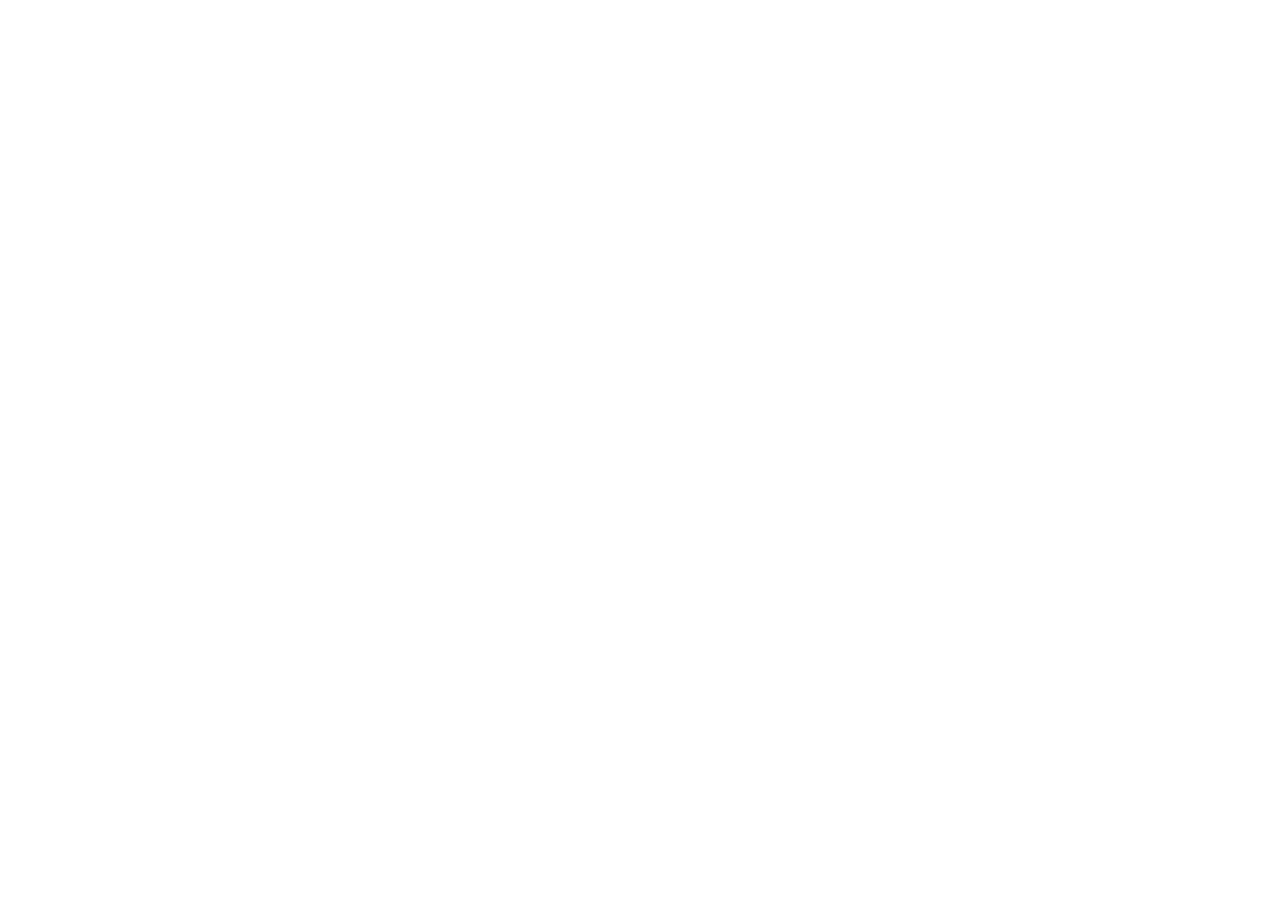
==== index.html @ 91da0cd3 "Projeto PetShop Amigo Fiel - Arquivos Base Para a aula" ====
<!doctype html>
<html lang="pt-BR">
  <head>
    <meta charset="UTF-8" />
    <meta name="viewport" content="width=device-width, initial-scale=1.0" />
    <title>PetShop Amigo Fiel</title>

    <link rel="preconnect" href="https://fonts.googleapis.com" />
    <link rel="preconnect" href="https://fonts.gstatic.com" crossorigin />

    <link
      href="https://fonts.googleapis.com/css2?family=Poppins:wght@300;400;600;700&display=swap"
      rel="stylesheet"
    />

    <link rel="stylesheet" href="css/style.css" />
  </head>

  <body>
    <!-- HEADER -->
    <header></header>

    <!-- HERO -->
    <section id="home" class="hero"></section>

    <!-- SERVIÇOS -->
    <section id="servicos" class="container"></section>

    <!-- GALERIA -->
    <section id="galeria" class="container"></section>

    <!-- CONTATO -->
    <section id="contato" class="container"></section>

    <!-- MAPA -->
    <section id="localizacao" class="container"></section>

    <!-- FOOTER -->
    <footer></footer>

    <script src="js/script.js"></script>
  </body>
</html>
---- css/style.css ----
* {
  margin: 0;
  padding: 0;
  box-sizing: border-box;
  font-family: "Poppins", sans-serif;
}
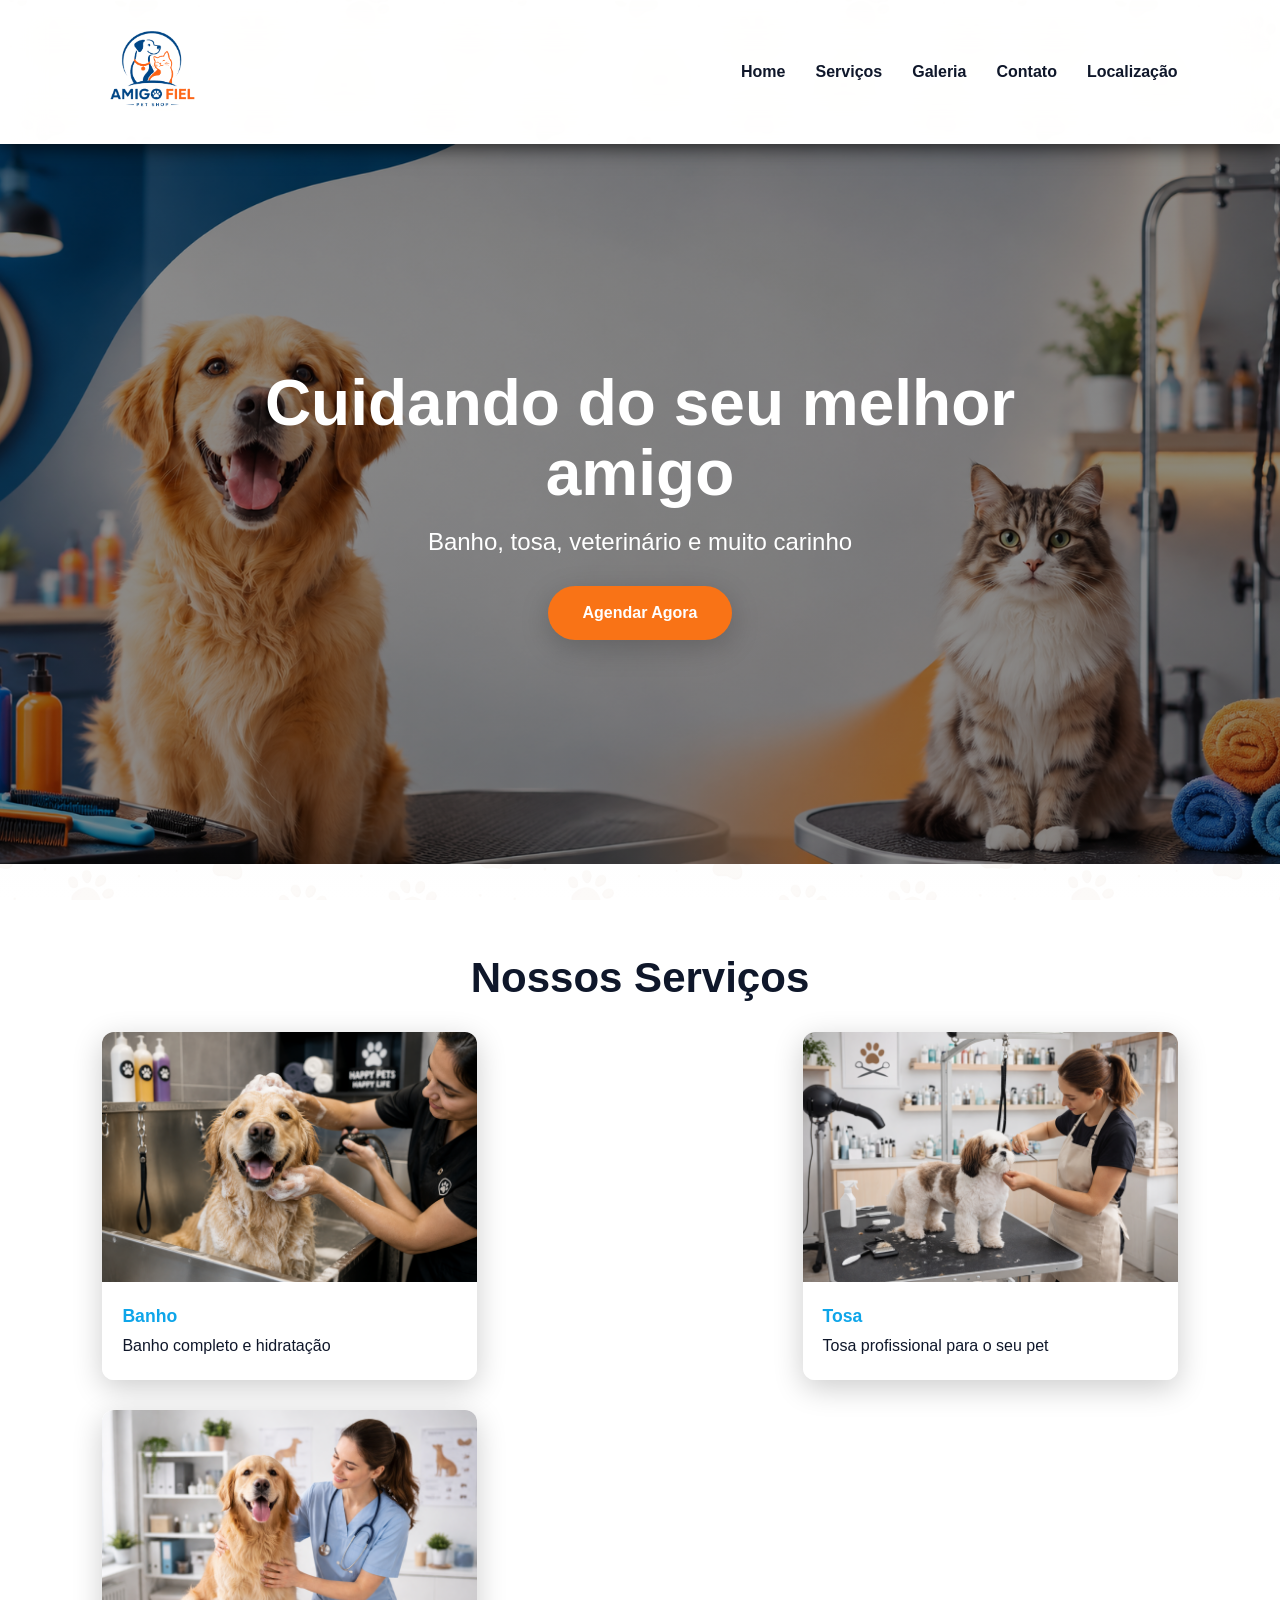
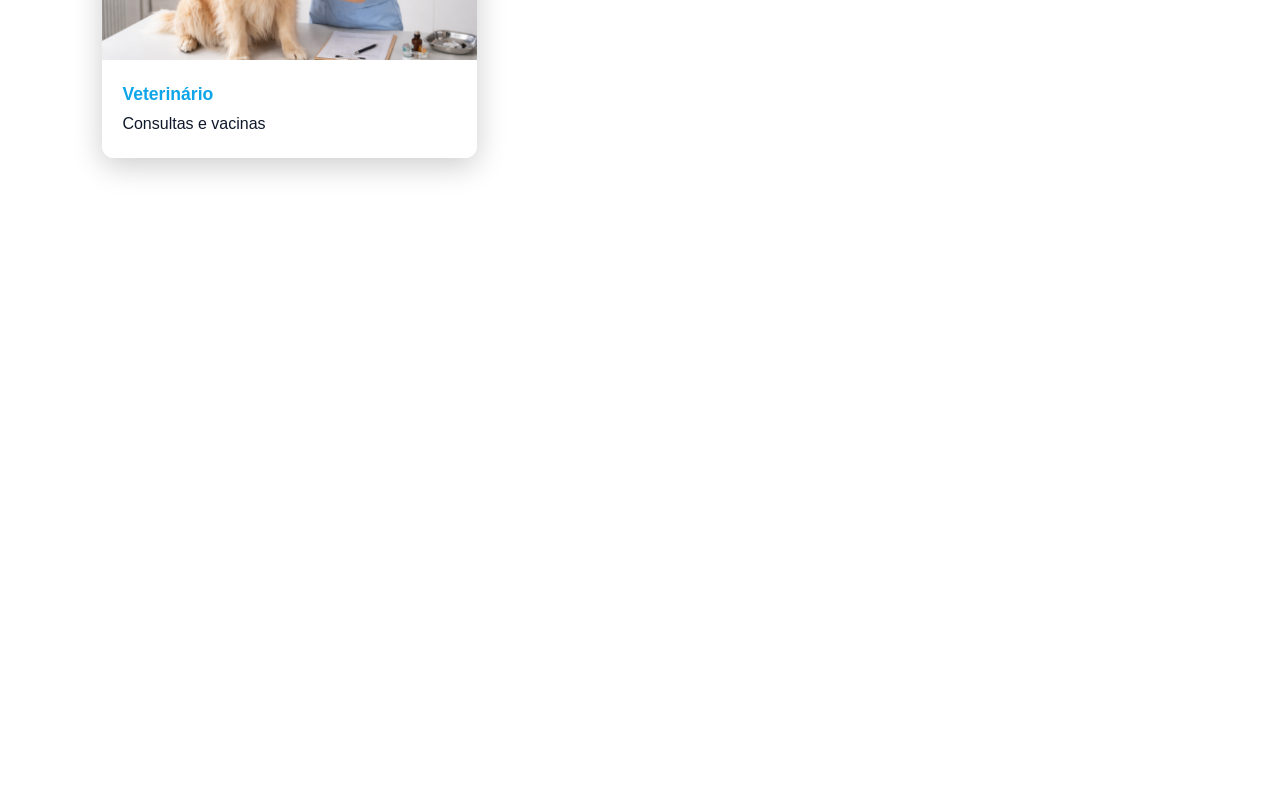
==== commit 1697bb0f: "pagina pet shop amigo fiel" ====
--- a/index.html
+++ b/index.html
@@ -18,13 +18,58 @@
 
   <body>
     <!-- HEADER -->
-    <header></header>
+    <header>
+<div class="logo">
+  <img src="img/logo-transparente.png" alt="Logo"
+  width="100"/>
+</div>
+
+<button id="menu-btn">☰</button>
+<nav id="menu">
+  <a href="#home">Home</a>
+  <a href="#servicos">Serviços</a>
+  <a href="#galeria">Galeria</a>
+  <a href="#contato">Contato</a>
+  <a href="#localizacao">Localização</a>
+  </nav>
+    </header>
 
     <!-- HERO -->
-    <section id="home" class="hero"></section>
+    <section id="home" class="hero">
+      <div class="hero-content">
+        <h1>Cuidando do seu melhor amigo</h1>
+        <p>Banho, tosa, veterinário e muito carinho</p>
+        <a href="#contato" class="btn">Agendar Agora</a>
+      </div>
+
+
+    </section>
 
     <!-- SERVIÇOS -->
-    <section id="servicos" class="container"></section>
+    <section id="servicos" class="container">
+      <h2>Nossos Serviços</h2>
+      
+      <div class="cards">
+      <div class="card">
+        <img src="img/banho.png" alt="serviço de banho">
+        <h3>Banho</h3>
+        <p>Banho completo e hidratação</p>
+      </div>
+      
+      <div class="card">
+        <img src="img/tosa.png" alt="servico de tosa">
+        <h3>Tosa</h3>
+        <p>Tosa profissional para o seu pet</p>
+      </div>
+
+      <div class="card">
+        <img src="img/veterinario.png" alt="serviço de veterinario">
+        <h3> Veterinário</h3>
+        <p>Consultas e vacinas</p>
+      </div>
+      
+      </div>
+    </section>
 
     <!-- GALERIA -->
     <section id="galeria" class="container"></section>
--- a/css/style.css
+++ b/css/style.css
@@ -1,6 +1,169 @@
+:root {
+  --primaria: #0ea5e9; --secundaria: #f97316; --escuro: #0f172a;  --claro: #ffff; 
+    --texto: #334155;  --sombra: 0 8px 30px rgba(0, 0, 0, 0.2); --radius: 12px
+}
+
 * {
   margin: 0;
   padding: 0;
   box-sizing: border-box;
   font-family: "Poppins", sans-serif;
 }
+html {
+  scroll-behavior: smooth;
+}
+body {
+  color: var(--texto);
+  background:
+    linear-gradient(rgba(255, 255, 255, 0.85), rgba(255, 255, 255, 0.91)),
+    url(../img/fundo.png);
+
+  background-attachment: fixed;
+  background-size: 500px;
+}
+
+/* HEADER*/
+header {
+  position: sticky;
+  top: 0;
+  z-index: 9999;
+
+  display: flex;
+  justify-content: space-between;
+  align-items: center;
+
+  padding: 20px 8%;
+  background: rgba(255, 255, 255, 0.75);
+  backdrop-filter: blur(20px);
+  -webkit-backdrop-filter: blur(20px);
+  box-shadow: 0 2px 20px rgba(0, 0, 0, 0.8);
+}
+
+.logo{
+}
+ nav{
+display:flex;
+gap: 30px;
+  }
+
+  nav a{
+    text-decoration: none;
+    color: var(--escuro);
+    font-weight: 600;
+    transition: 0.3s;
+
+  }
+
+  nav a:hover{
+  color: var(--secundaria)
+  }
+  
+  #menu-btn{
+  display: none;
+  font-size: 34px;
+  border: none;
+  background: none;
+  cursor: pointer;
+  color: var(--primaria);
+
+  }
+
+  /* HERO */
+.hero{
+  min-height: 80dvh;
+  background: 
+  linear-gradient(rgba(0, 0, 0, 0.45), rgba(0, 0, 0, 0.45)), url("../img/banner.png");
+  background-size: cover;
+  background-position: center;
+  display: flex;
+  align-items: center;
+  justify-content: center;
+  padding: 40px;
+  color: var(--claro);
+
+}
+.hero-content{
+max-width: 800px;
+text-align: center;
+}
+
+.hero-content h1{
+font-size: 64px;
+margin-bottom: 20px;
+line-height: 1.1;
+}
+
+.hero-content p{
+font-size: 24px;
+margin-bottom: 30px;
+
+}
+.btn{
+ display: inline-block;
+ background: var(--secundaria);
+ padding: 18px 35px;
+ border-radius: 50px;
+ text-decoration: none;
+ color: var(--claro);
+ font-weight: 600;
+ transition: 0.3;
+ box-shadow: var(--sombra);
+
+}
+
+.btn:hover{
+ transform: scale(1.1);
+}
+
+/* CONTAINER */
+
+.container{
+padding: 90px 8%;
+}
+
+.container h2 {
+text-align: center;
+font-size: 42px;
+margin-bottom: 30px;
+color: var(--escuro);
+}
+
+/* CARDS */
+.cards{
+display: flex;
+justify-content: space-between;
+flex-wrap: wrap;
+gap: 30px;
+
+}
+.card{
+  background:rgba(255, 255, 255, 0.8);
+  border-radius: var(--radius);
+  box-shadow: var(--sombra);
+  overflow: hidden;
+  backdrop-filter: blur(20px);
+  -webkit-backdrop-filter: blur(20px);
+  transform: 0.4px;
+
+}
+
+.card:hover{
+transform: translate(-12px);
+}
+
+.card img{
+width: 100%;
+height: 250px;
+object-fit: cover;
+
+}
+.card h3{
+padding: 20px 20px 10px;
+color: var(--primaria);
+font-size: 1.1rem;
+}
+
+.card p {
+padding: 0 20px 25px;
+color: var(--escuro);
+}
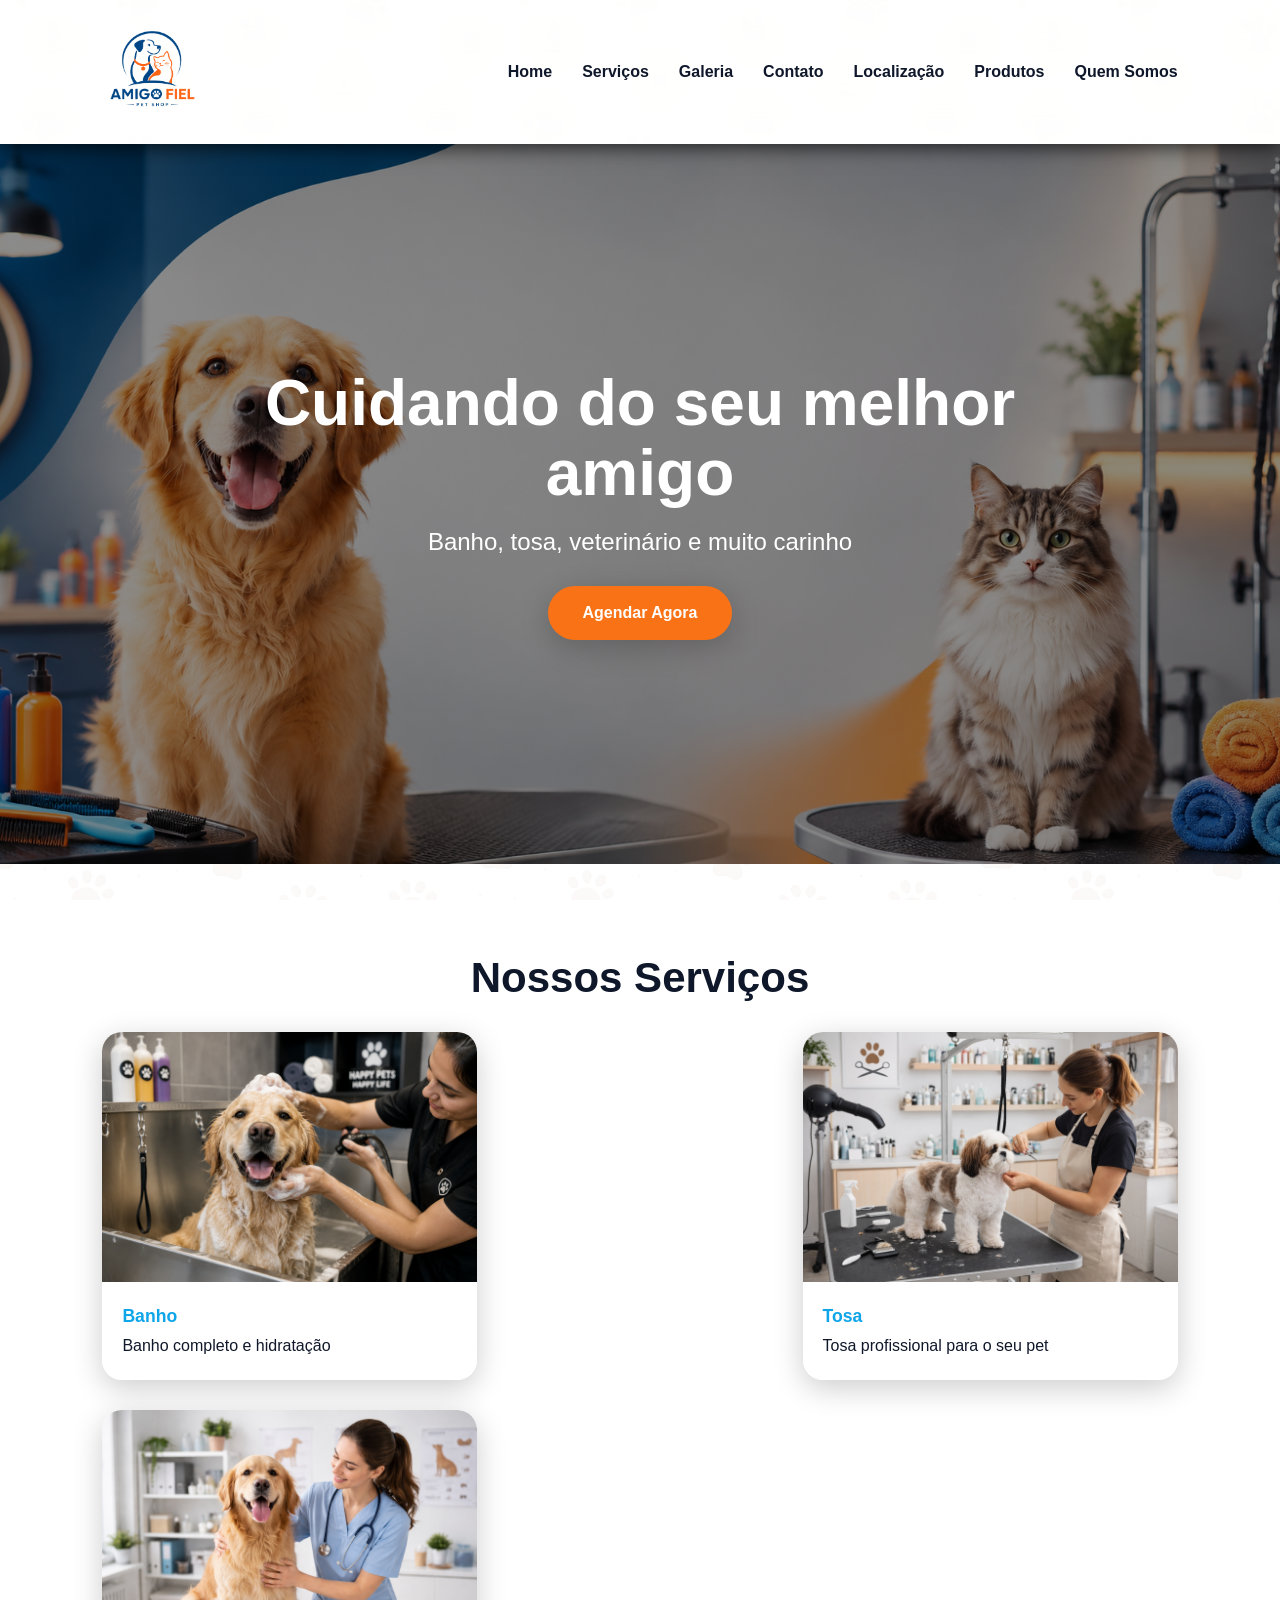
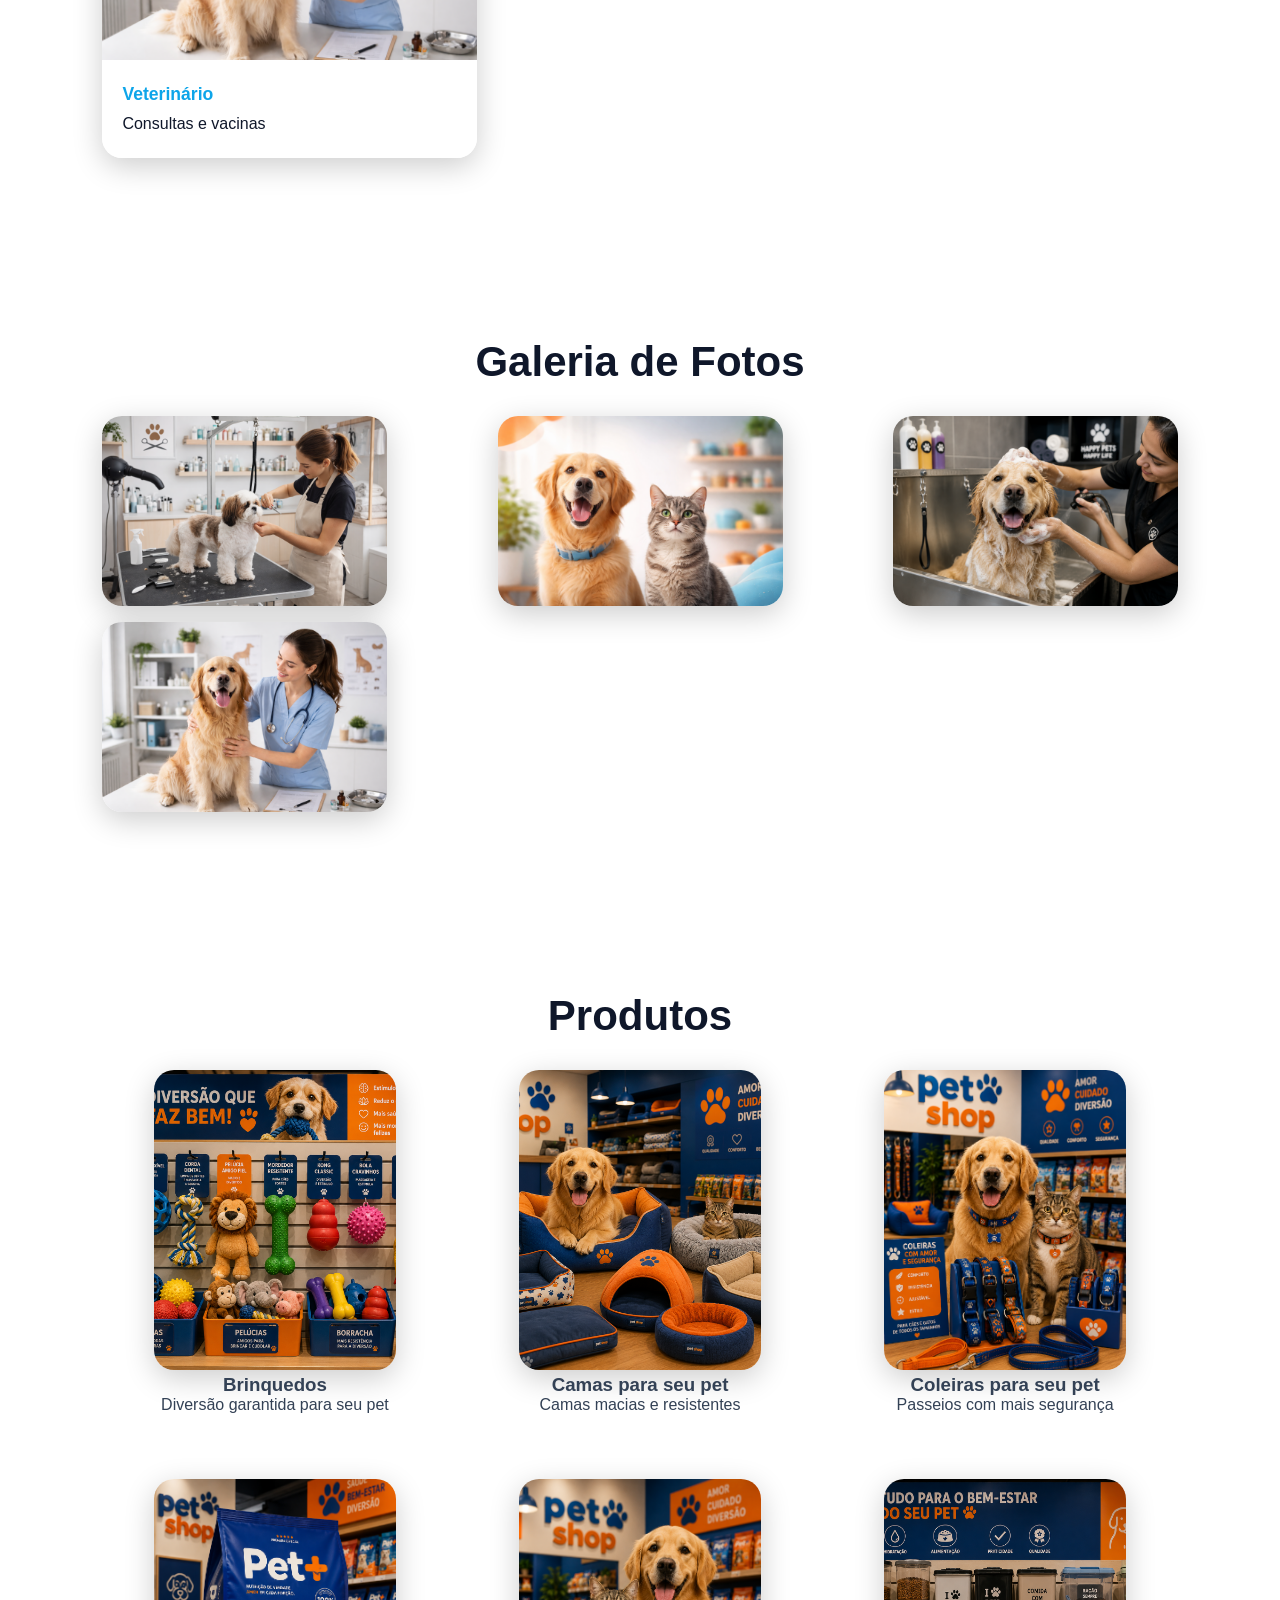
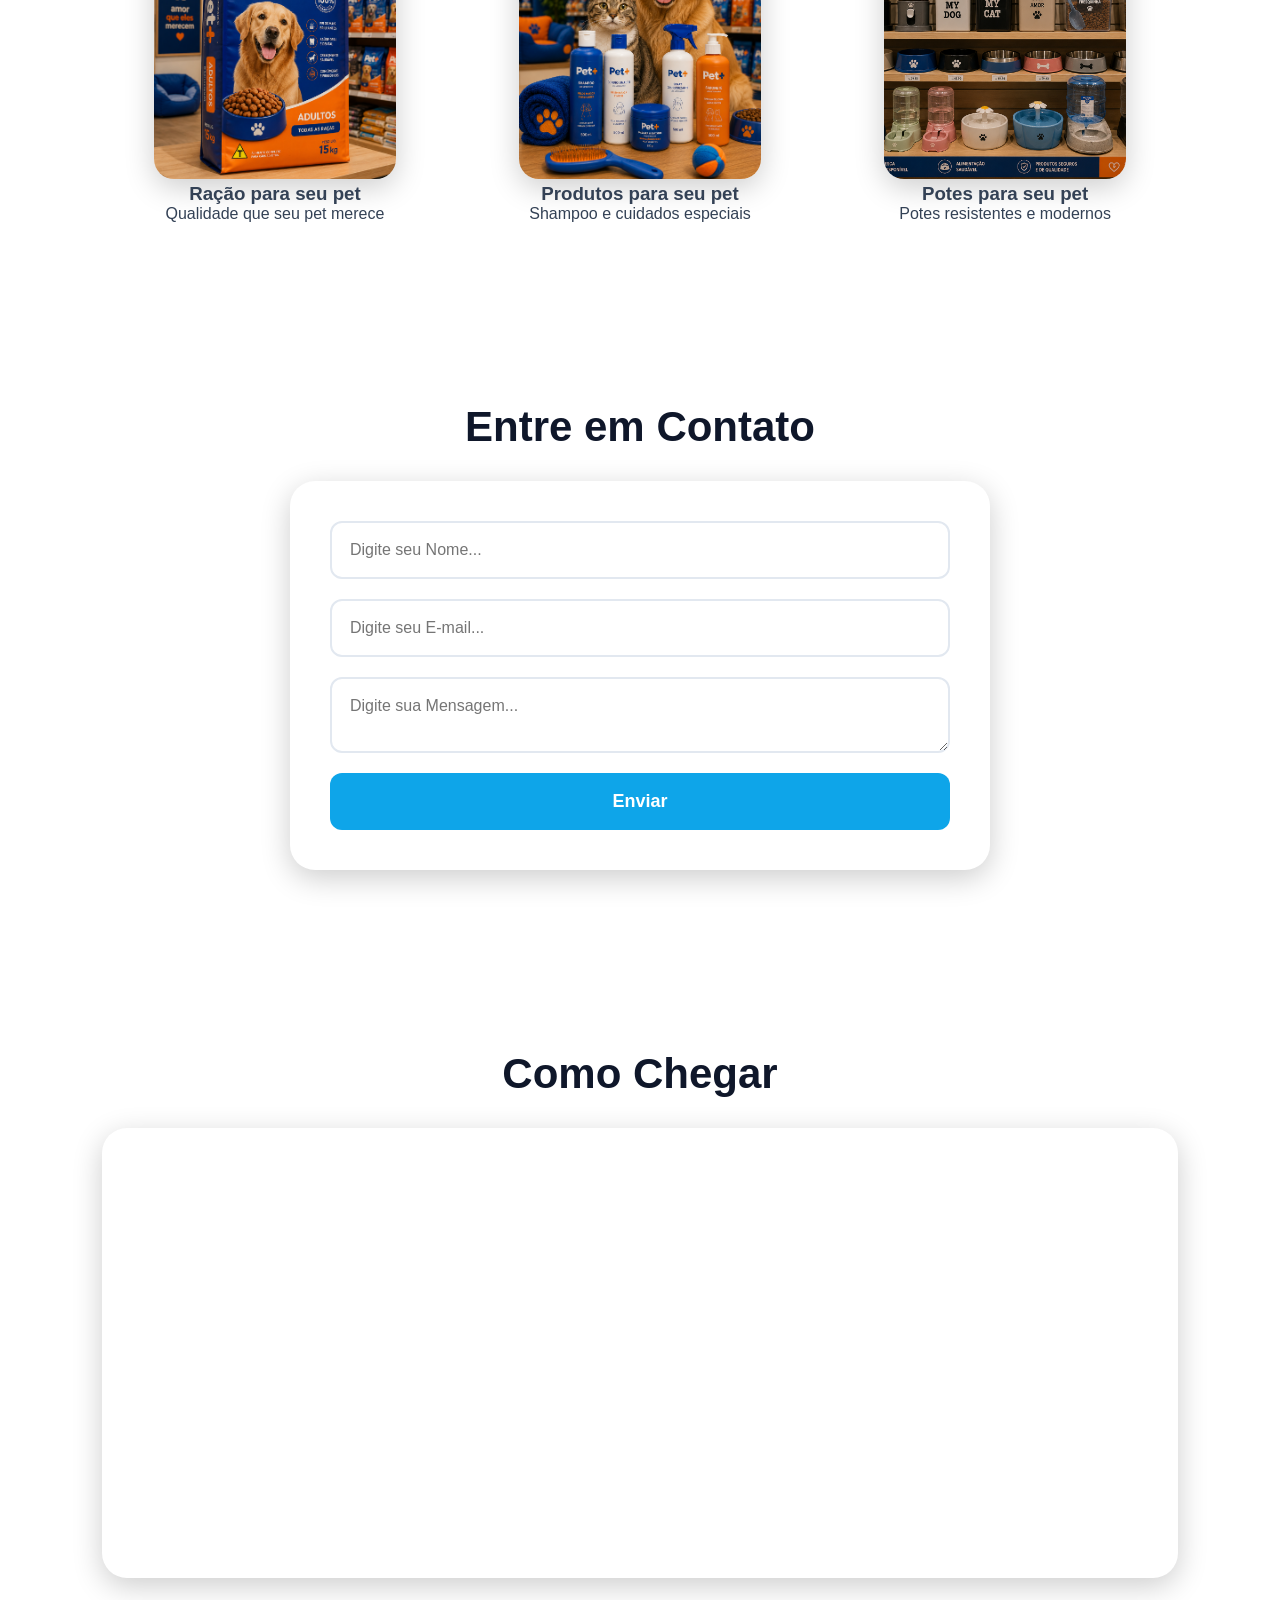
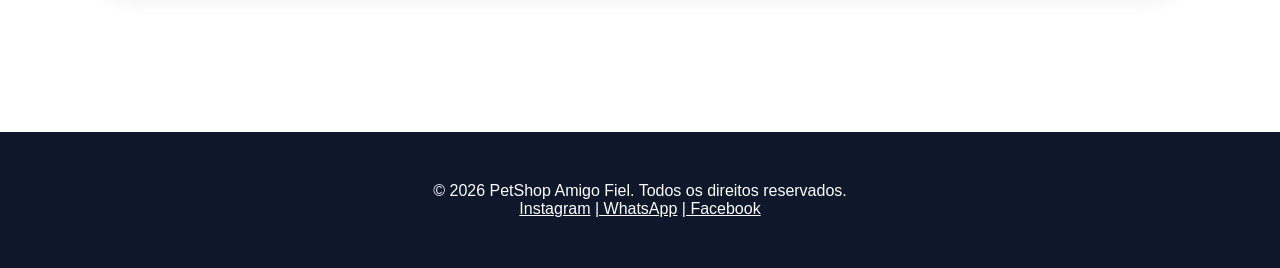
==== commit 41fc3049: "projeto petshop links de redes sociais adição de fotos" ====
--- a/index.html
+++ b/index.html
@@ -31,6 +31,10 @@
   <a href="#galeria">Galeria</a>
   <a href="#contato">Contato</a>
   <a href="#localizacao">Localização</a>
+  <a href="#produtos">Produtos</a>
+  <a href="quemSomos.html">Quem Somos</a>
+
+
   </nav>
     </header>
 
@@ -72,16 +76,97 @@
     </section>
 
     <!-- GALERIA -->
-    <section id="galeria" class="container"></section>
+    <section id="galeria" class="container">
+      <h2>Galeria de Fotos</h2>
+     
+        <div class="galeria">
+          <img src="img/tosa.png" alt="foto de tosa"/>
+          <img src="img/pets.png" alt="foto de pets"/>
+          <img src="img/banho.png" alt="foto de banho"/>
+          <img src="img/veterinario.png" alt="foto de veterinario"/>
+        </div>
+
+    </section>
+
+    <!-- PRODUTOS -->
+    <section id="produtos" class="container">
+      <h2>Produtos</h2>
+      <div class="produtosS2">
+
+      
+        <div class="produtos">
+          <img src="img/brinquedos.png" alt="foto de brinquedos para pets"/>
+          <h3>Brinquedos</h3>
+          <p>Diversão garantida para seu pet</p>
+        </div>
+        
+        <div class="produtos">
+          <img src="img/camasPets.png" alt="foto de cama para pets"/>  
+          <h3>Camas para seu pet</h3>
+          <p>Camas macias e resistentes</p> 
+        </div>
+        
+        <div class="produtos">
+          <img src="img/coleira.png" alt="foto de coleira para pets"/>
+               <h3>Coleiras para seu pet</h3>
+          <p>Passeios com mais segurança</p> 
+        </div>
+
+      </div>
+<div class="espaco"></div>
+      
+        <div class="produtosS2">
+          <div class="produtos">
+            <img src="img/foto racao.png"  alt="foto de ração para pets"/>
+               <h3>Ração para seu pet</h3>
+          <p>Qualidade que seu pet merece</p> 
+          </div>
+
+          <div class="produtos">
+            <img src="img/produtosPets.png"  alt="foto de produtos para pets"/>
+               <h3>Produtos para seu pet</h3>
+          <p>Shampoo e cuidados especiais</p> 
+          </div>
+
+          <div class="produtos">
+            <img src="img/potesDeRacao.png"  alt="foto de pote de ração para pets"/>
+               <h3>Potes para seu pet</h3>
+          <p>Potes resistentes e modernos</p> 
+          </div>
+          
+        </div>
+
+
+   
+    </section>
 
     <!-- CONTATO -->
-    <section id="contato" class="container"></section>
+    <section id="contato" class="container">
+      <h2>Entre em Contato</h2>
+      <form id="formContato">
+        <input type="text" placeholder="Digite seu Nome..." id="nome" name="nome">
+        <input type="email" placeholder="Digite seu E-mail..." id="email" name="email">
+        <textarea placeholder="Digite sua Mensagem..." id="mensagem" name="mensagem"></textarea>
+        <button type="submit">Enviar</button>
+      </form>
+    </section>
 
     <!-- MAPA -->
-    <section id="localizacao" class="container"></section>
+    <section id="localizacao" class="container">
+      <h2>Como Chegar</h2>
+      <iframe src="https://www.google.com/maps/embed?pb=!1m18!1m12!1m3!1d3704.6838661314214!2d-48.177827809280444!3d-21.79249292862807!2m3!1f0!2f0!3f0!3m2!1i1024!2i768!4f13.1!3m3!1m2!1s0x94b8f3e5bd0551f3%3A0x60445b0d94f11583!2sPet%20shop%20Amigo%20Fiel!5e0!3m2!1spt-BR!2sbr!4v1778673950699!5m2!1spt-BR!2sbr" width="600" height="450" style="border:0;" allowfullscreen="" loading="lazy" referrerpolicy="no-referrer-when-downgrade"></iframe>
+
+
+    </section>
 
     <!-- FOOTER -->
-    <footer></footer>
+    <footer>
+      <p>&copy; 2026 PetShop Amigo Fiel. Todos os direitos reservados.</p>
+      <a href="https://www.instagram.com/?hl=pt-br"  target="_blank"  class ="link">Instagram</a> 
+      <a href="https://web.whatsapp.com/"  target="_blank"  class ="link"> |  WhatsApp</a>
+      <a href="https://www.facebook.com/?locale=pt_BR"  target="_blank"  class ="link"> |  Facebook</a>
+    
+    </footer>
 
     <script src="js/script.js"></script>
   </body>
--- a/css/style.css
+++ b/css/style.css
@@ -1,6 +1,11 @@
 :root {
-  --primaria: #0ea5e9; --secundaria: #f97316; --escuro: #0f172a;  --claro: #ffff; 
-    --texto: #334155;  --sombra: 0 8px 30px rgba(0, 0, 0, 0.2); --radius: 12px
+  --primaria: #0ea5e9;
+  --secundaria: #f97316;
+  --escuro: #0f172a;
+  --claro: #ffffff;
+  --texto: #334155;
+  --sombra: 0 8px 30px rgba(0, 0, 0, 0.2);
+  --radius: 20px;
 }
 
 * {
@@ -9,70 +14,69 @@
   box-sizing: border-box;
   font-family: "Poppins", sans-serif;
 }
+
 html {
   scroll-behavior: smooth;
 }
+
 body {
   color: var(--texto);
   background:
     linear-gradient(rgba(255, 255, 255, 0.85), rgba(255, 255, 255, 0.91)),
-    url(../img/fundo.png);
+    url("../img/fundo.png");
 
   background-attachment: fixed;
   background-size: 500px;
 }
 
-/* HEADER*/
+/* HEADER */
 header {
   position: sticky;
   top: 0;
   z-index: 9999;
-
   display: flex;
   justify-content: space-between;
   align-items: center;
-
   padding: 20px 8%;
   background: rgba(255, 255, 255, 0.75);
   backdrop-filter: blur(20px);
   -webkit-backdrop-filter: blur(20px);
   box-shadow: 0 2px 20px rgba(0, 0, 0, 0.8);
 }
-
-.logo{
-}
- nav{
-display:flex;
-gap: 30px;
-  }
-
-  nav a{
-    text-decoration: none;
-    color: var(--escuro);
-    font-weight: 600;
-    transition: 0.3s;
-
-  }
-
-  nav a:hover{
-  color: var(--secundaria)
-  }
-  
-  #menu-btn{
+.logo {
+}
+
+nav {
+  display: flex;
+  gap: 30px;
+}
+
+nav a {
+  text-decoration: none;
+  color: var(--escuro);
+  font-weight: 600;
+  transition: 0.3s;
+}
+
+nav a:hover {
+  color: var(--secundaria);
+}
+
+#menu-btn {
   display: none;
   font-size: 34px;
   border: none;
   background: none;
   cursor: pointer;
   color: var(--primaria);
-
-  }
-
-  /* HERO */
-.hero{
+}
+
+/* HERO */
+.hero {
   min-height: 80dvh;
-  background: 
-  linear-gradient(rgba(0, 0, 0, 0.45), rgba(0, 0, 0, 0.45)), url("../img/banner.png");
+  background:
+    linear-gradient(rgba(0, 0, 0, 0.45), rgba(0, 0, 0, 0.45)),
+    url("../img/banner.png");
   background-size: cover;
   background-position: center;
   display: flex;
@@ -80,90 +84,277 @@
   justify-content: center;
   padding: 40px;
   color: var(--claro);
-
-}
-.hero-content{
-max-width: 800px;
-text-align: center;
-}
-
-.hero-content h1{
-font-size: 64px;
-margin-bottom: 20px;
-line-height: 1.1;
-}
-
-.hero-content p{
-font-size: 24px;
-margin-bottom: 30px;
-
-}
-.btn{
- display: inline-block;
- background: var(--secundaria);
- padding: 18px 35px;
- border-radius: 50px;
- text-decoration: none;
- color: var(--claro);
- font-weight: 600;
- transition: 0.3;
- box-shadow: var(--sombra);
-
-}
-
-.btn:hover{
- transform: scale(1.1);
+}
+
+.hero-content {
+  max-width: 800px;
+  text-align: center;
+}
+.hero-content h1 {
+  font-size: 64px;
+  margin-bottom: 20px;
+  line-height: 1.1;
+}
+.hero-content p {
+  font-size: 24px;
+  margin-bottom: 30px;
+}
+.btn {
+  display: inline-block;
+  background: var(--secundaria);
+  padding: 18px 35px;
+  border-radius: 50px;
+  text-decoration: none;
+  color: var(--claro);
+  font-weight: 600;
+  transition: 0.3s;
+  box-shadow: var(--sombra);
+}
+.btn:hover {
+  transform: scale(1.1);
 }
 
 /* CONTAINER */
-
-.container{
-padding: 90px 8%;
-}
-
+.container {
+  padding: 90px 8%;
+}
 .container h2 {
-text-align: center;
-font-size: 42px;
-margin-bottom: 30px;
-color: var(--escuro);
+  text-align: center;
+  font-size: 42px;
+  margin-bottom: 30px;
+  color: var(--escuro);
 }
 
 /* CARDS */
-.cards{
-display: flex;
-justify-content: space-between;
-flex-wrap: wrap;
-gap: 30px;
-
-}
-.card{
-  background:rgba(255, 255, 255, 0.8);
+.cards {
+  display: flex;
+  justify-content: space-between;
+  flex-wrap: wrap;
+  gap: 30px;
+}
+
+.card {
+  background: rgba(255, 255, 255, 0.8);
   border-radius: var(--radius);
   box-shadow: var(--sombra);
   overflow: hidden;
   backdrop-filter: blur(20px);
   -webkit-backdrop-filter: blur(20px);
-  transform: 0.4px;
-
-}
-
-.card:hover{
-transform: translate(-12px);
-}
-
-.card img{
-width: 100%;
-height: 250px;
-object-fit: cover;
-
-}
-.card h3{
-padding: 20px 20px 10px;
-color: var(--primaria);
-font-size: 1.1rem;
-}
-
+  transform: 0.4s;
+}
+.card:hover {
+  transform: translateY(-12px);
+}
+.card img {
+  width: 100%;
+  height: 250px;
+  object-fit: cover;
+}
+.card h3 {
+  padding: 20px 20px 10px;
+  color: var(--primaria);
+  font-size: 1.1rem;
+}
 .card p {
-padding: 0 20px 25px;
-color: var(--escuro);
-}+  padding: 0 20px 25px;
+  color: var(--escuro);
+}
+
+/* GALERIA */
+.galeria {
+  display: flex;
+  justify-content: space-between;
+  flex-wrap: wrap;
+  gap: 16px;
+}
+
+.galeria img {
+  height: 190px;
+  object-fit: cover;
+  border-radius: var(--radius);
+  box-shadow: var(--sombra);
+  transition: 0.4s;
+}
+.galeria img:hover {
+  transform: scale(1.05);
+}
+/* FORM */
+form {
+  max-width: 700px;
+  margin: auto;
+  background: var(--claro);
+  padding: 40px;
+  border-radius: 25px;
+  box-shadow: var(--sombra);
+  display: flex;
+  flex-direction: column;
+  gap: 20px;
+}
+
+input,
+textarea {
+  padding: 18px;
+  border: 2px solid #e2e8f0;
+  border-radius: 12px;
+  font-size: 16px;
+}
+
+input:focus,
+textarea:focus {
+  outline: none;
+  border-color: var(--primaria);
+}
+
+button {
+  padding: 18px;
+  background: var(--primaria);
+  color: var(--claro);
+  border: none;
+  border-radius: 12px;
+  font-size: 18px;
+  font-weight: 600;
+  cursor: pointer;
+  transition: 0.4s;
+}
+
+button:hover {
+  background: #026fa6;
+}
+/* RODAPE */
+footer {
+  background: var(--escuro);
+  color: var(--claro);
+  text-align: center;
+  padding: 50px 20px;
+  margin-top: 60px;
+}
+
+
+/* MAPA */
+iframe {
+  width: 100%;
+  height: 450px;
+  border: none;
+  border-radius: 25px;
+  box-shadow: var(--sombra);
+}
+
+/* RESPONSIVIDADE - MOBILE */
+@media (max-width: 768px) {
+  #menu-btn {
+    display: block;
+  }
+
+  nav {
+    display: none;
+    position: absolute;
+    top: 85px;
+    right: 20px;
+    flex-direction: column;
+    background: var(--claro);
+    padding: 25px;
+    border-radius: 20px;
+    box-shadow: var(--sombra);
+  }
+  nav.ativo {
+    display: flex;
+  }
+  .hero h1 {
+    font-size: 38px;
+  }
+  .hero p {
+    font-size: 18px;
+  }
+  h2 {
+    font-size: 24px;
+  }
+  .galeria {
+    grid-template-columns: 1fr;
+    justify-content: center;
+  }
+}
+/* RESPONSIVIDADE - TABLET */
+@media (min-width: 768px) and (max-width: 1200px) {
+}
+
+.link {
+color: var(--claro)
+
+}
+/*
+.produtosS2 img {
+ display: flex;
+  justify-content: space-between;
+  flex-wrap: wrap;
+  gap: 30px;
+  
+}
+
+.produtosS2 img:hover {
+  transform: scale(1.05);
+}
+.produtos2 img {
+  height: 320px;
+  width: 320px;
+  object-fit: cover;
+  border-radius: var(--radius);
+  box-shadow: var(--sombra);
+  transition: 0.4s;
+  margin: 70px;
+  
+}
+.produtos2 img:hover {
+  transform: scale(1.05);
+}
+*/
+
+.produtosS2 {
+  display: flex;
+  gap: 20px; 
+}
+
+
+.produtos {
+ flex: 1;
+  text-align: center;
+}
+.produtos img {
+  width: 70%;
+  height: 300px;
+  border-radius: 10px;
+  object-fit: cover;
+  border-radius: var(--radius);
+  box-shadow: var(--sombra);
+
+}
+.produtos img:hover {
+transform: scale(1.05);
+
+}
+.espaco{
+  width: 65px;
+  height: 65px;
+}
+
+
+#somos{
+position: sticky;
+  top: 0;
+  z-index: 9999;
+   justify-content: center;
+  align-items: center;
+  padding: 20px 8%;
+  background: rgba(255, 255, 255, 0.75);
+  backdrop-filter: blur(20px);
+  -webkit-backdrop-filter: blur(20px);
+  box-shadow: 0 2px 20px rgba(0, 0, 0, 0.8);
+}
+
+.sobreNos h1{
+text-align: center;
+ text-decoration: none;
+  color: var(--escuro);
+  transition: 0.3s;
+
+}
+
